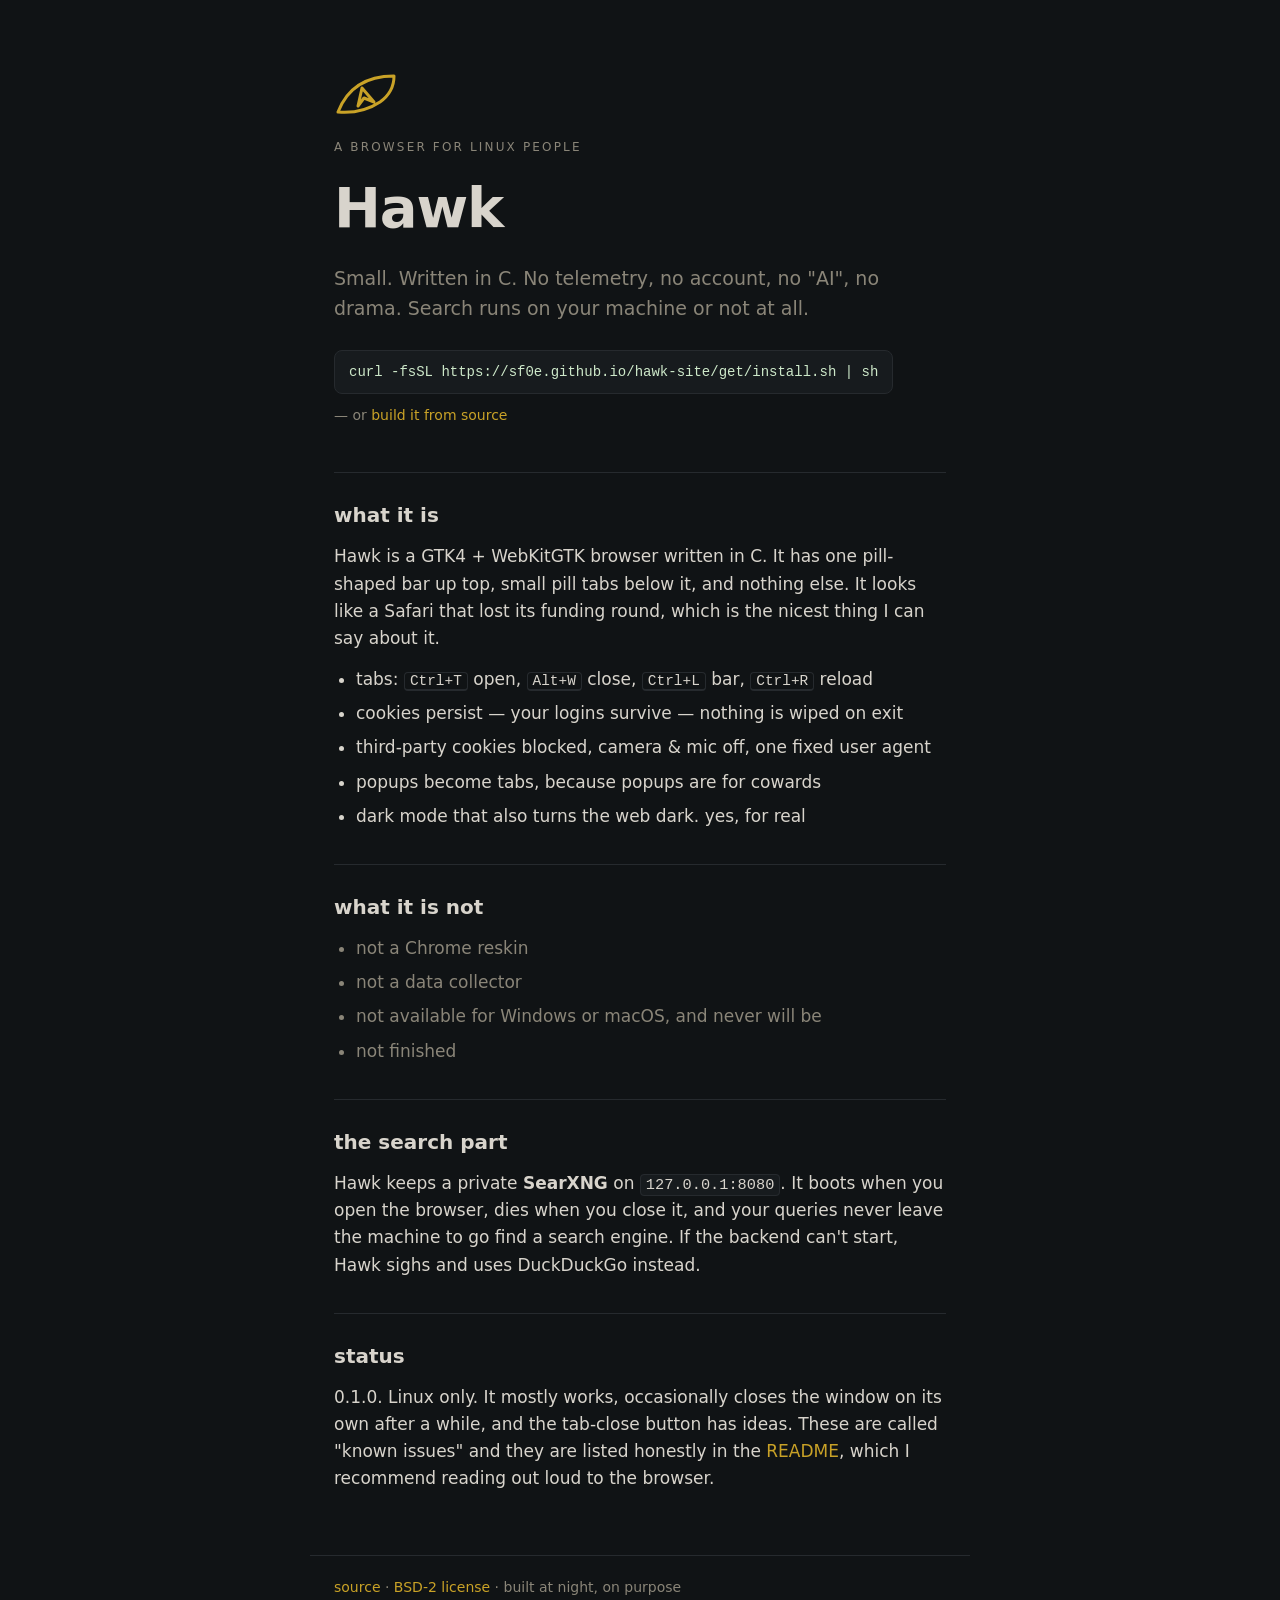
==== index.html @ f3abe06a "Hawk website: one page, no javascript frameworks were harmed" ====
<!doctype html>
<html lang="en">
<head>
<meta charset="utf-8">
<meta name="viewport" content="width=device-width, initial-scale=1">
<title>Hawk — a browser for linux people</title>
<meta name="description" content="Hawk is a small, privacy-first browser for Linux, written in C, with search that runs on your own machine.">
<link rel="stylesheet" href="style.css">
</head>
<body>

<header>
  <div class="mark">
    <svg viewBox="0 0 64 48" role="img" aria-label="hawk">
      <path d="M4 40 Q18 4 60 4 Q60 20 46 30 Q28 42 4 40 Z
               M28 16 L40 30 L30 26 L24 34 Z"
            fill="none" stroke="currentColor" stroke-width="3" stroke-linejoin="round"/>
    </svg>
  </div>
  <p class="kicker">a browser for linux people</p>
  <h1>Hawk</h1>
  <p class="tagline">
    Small. Written in C. No telemetry, no account, no "AI", no drama.
    Search runs on your machine or not at all.
  </p>
  <p class="install">
    <code>curl -fsSL https://sf0e.github.io/hawk-site/get/install.sh | sh</code>
    <span class="or">— or <a href="https://github.com/sf0e/hawk">build it from source</a></span>
  </p>
</header>

<main>
  <section>
    <h2>what it is</h2>
    <p>
      Hawk is a GTK4 + WebKitGTK browser written in C. It has one pill-shaped
      bar up top, small pill tabs below it, and nothing else. It looks like a
      Safari that lost its funding round, which is the nicest thing I can say
      about it.
    </p>
    <ul>
      <li>tabs: <kbd>Ctrl+T</kbd> open, <kbd>Alt+W</kbd> close, <kbd>Ctrl+L</kbd> bar, <kbd>Ctrl+R</kbd> reload</li>
      <li>cookies persist — your logins survive — nothing is wiped on exit</li>
      <li>third-party cookies blocked, camera &amp; mic off, one fixed user agent</li>
      <li>popups become tabs, because popups are for cowards</li>
      <li>dark mode that also turns the web dark. yes, for real</li>
    </ul>
  </section>

  <section>
    <h2>what it is not</h2>
    <ul class="not-list">
      <li>not a Chrome reskin</li>
      <li>not a data collector</li>
      <li>not available for Windows or macOS, and never will be</li>
      <li>not finished</li>
    </ul>
  </section>

  <section>
    <h2>the search part</h2>
    <p>
      Hawk keeps a private <b>SearXNG</b> on <code>127.0.0.1:8080</code>. It
      boots when you open the browser, dies when you close it, and your
      queries never leave the machine to go find a search engine. If the
      backend can't start, Hawk sighs and uses DuckDuckGo instead.
    </p>
  </section>

  <section>
    <h2>status</h2>
    <p>
      0.1.0. Linux only. It mostly works, occasionally closes the window on
      its own after a while, and the tab-close button has ideas. These are
      called "known issues" and they are listed honestly in the
      <a href="https://github.com/sf0e/hawk#readme">README</a>, which I
      recommend reading out loud to the browser.
    </p>
  </section>
</main>

<footer>
  <p>
    <a href="https://github.com/sf0e/hawk">source</a> ·
    <a href="https://github.com/sf0e/hawk/blob/master/LICENSE">BSD-2 license</a> ·
    built at night, on purpose
  </p>
</footer>

</body>
</html>
---- style.css ----
:root {
  --bg: #101315;
  --fg: #d8d4cc;
  --muted: #8a8578;
  --accent: #c9a227;
  --line: #262a2e;
  --code-bg: #171b1e;
}

* { box-sizing: border-box; }

body {
  margin: 0;
  background: var(--bg);
  color: var(--fg);
  font-family: ui-sans-serif, system-ui, -apple-system, "Segoe UI", Roboto,
               "Helvetica Neue", Arial, sans-serif;
  font-size: 17px;
  line-height: 1.6;
}

header, main, footer { max-width: 660px; margin-left: auto; margin-right: auto; padding: 0 24px; }

header {
  padding-top: 72px;
  padding-bottom: 32px;
}

.mark {
  color: var(--accent);
  width: 64px;
  height: 48px;
  margin-bottom: 18px;
}

.mark svg { width: 100%; height: 100%; }

.kicker {
  text-transform: uppercase;
  letter-spacing: .18em;
  font-size: 12px;
  color: var(--muted);
  margin: 0 0 6px;
}

h1 {
  font-size: 56px;
  font-weight: 700;
  letter-spacing: -.02em;
  margin: 0 0 10px;
}

.tagline {
  font-size: 19px;
  color: var(--muted);
  margin: 0 0 26px;
}

.install code {
  display: inline-block;
  background: var(--code-bg);
  border: 1px solid var(--line);
  border-radius: 8px;
  padding: 10px 14px;
  font-family: ui-monospace, "SF Mono", Menlo, Consolas, monospace;
  font-size: 14px;
  color: #cde8c9;
  word-break: break-all;
}

.or { display: block; margin-top: 10px; color: var(--muted); font-size: 14px; }

main section {
  border-top: 1px solid var(--line);
  padding: 26px 0 8px;
  margin-bottom: 12px;
}

h2 {
  font-size: 20px;
  font-weight: 600;
  margin: 0 0 12px;
}

p { margin: 0 0 14px; }

a { color: var(--accent); text-decoration: none; }
a:hover { text-decoration: underline; }

code, kbd {
  font-family: ui-monospace, "SF Mono", Menlo, Consolas, monospace;
  font-size: .9em;
}

code {
  background: var(--code-bg);
  border: 1px solid var(--line);
  border-radius: 4px;
  padding: 1px 5px;
}

kbd {
  border: 1px solid var(--line);
  border-bottom-width: 2px;
  border-radius: 4px;
  padding: 0 5px;
  font-size: .85em;
}

ul { margin: 0 0 14px; padding-left: 22px; }
li { margin-bottom: 7px; }

.not-list li { color: var(--muted); }

footer {
  border-top: 1px solid var(--line);
  margin-top: 40px;
  padding-top: 20px;
  padding-bottom: 60px;
  color: var(--muted);
  font-size: 14px;
}
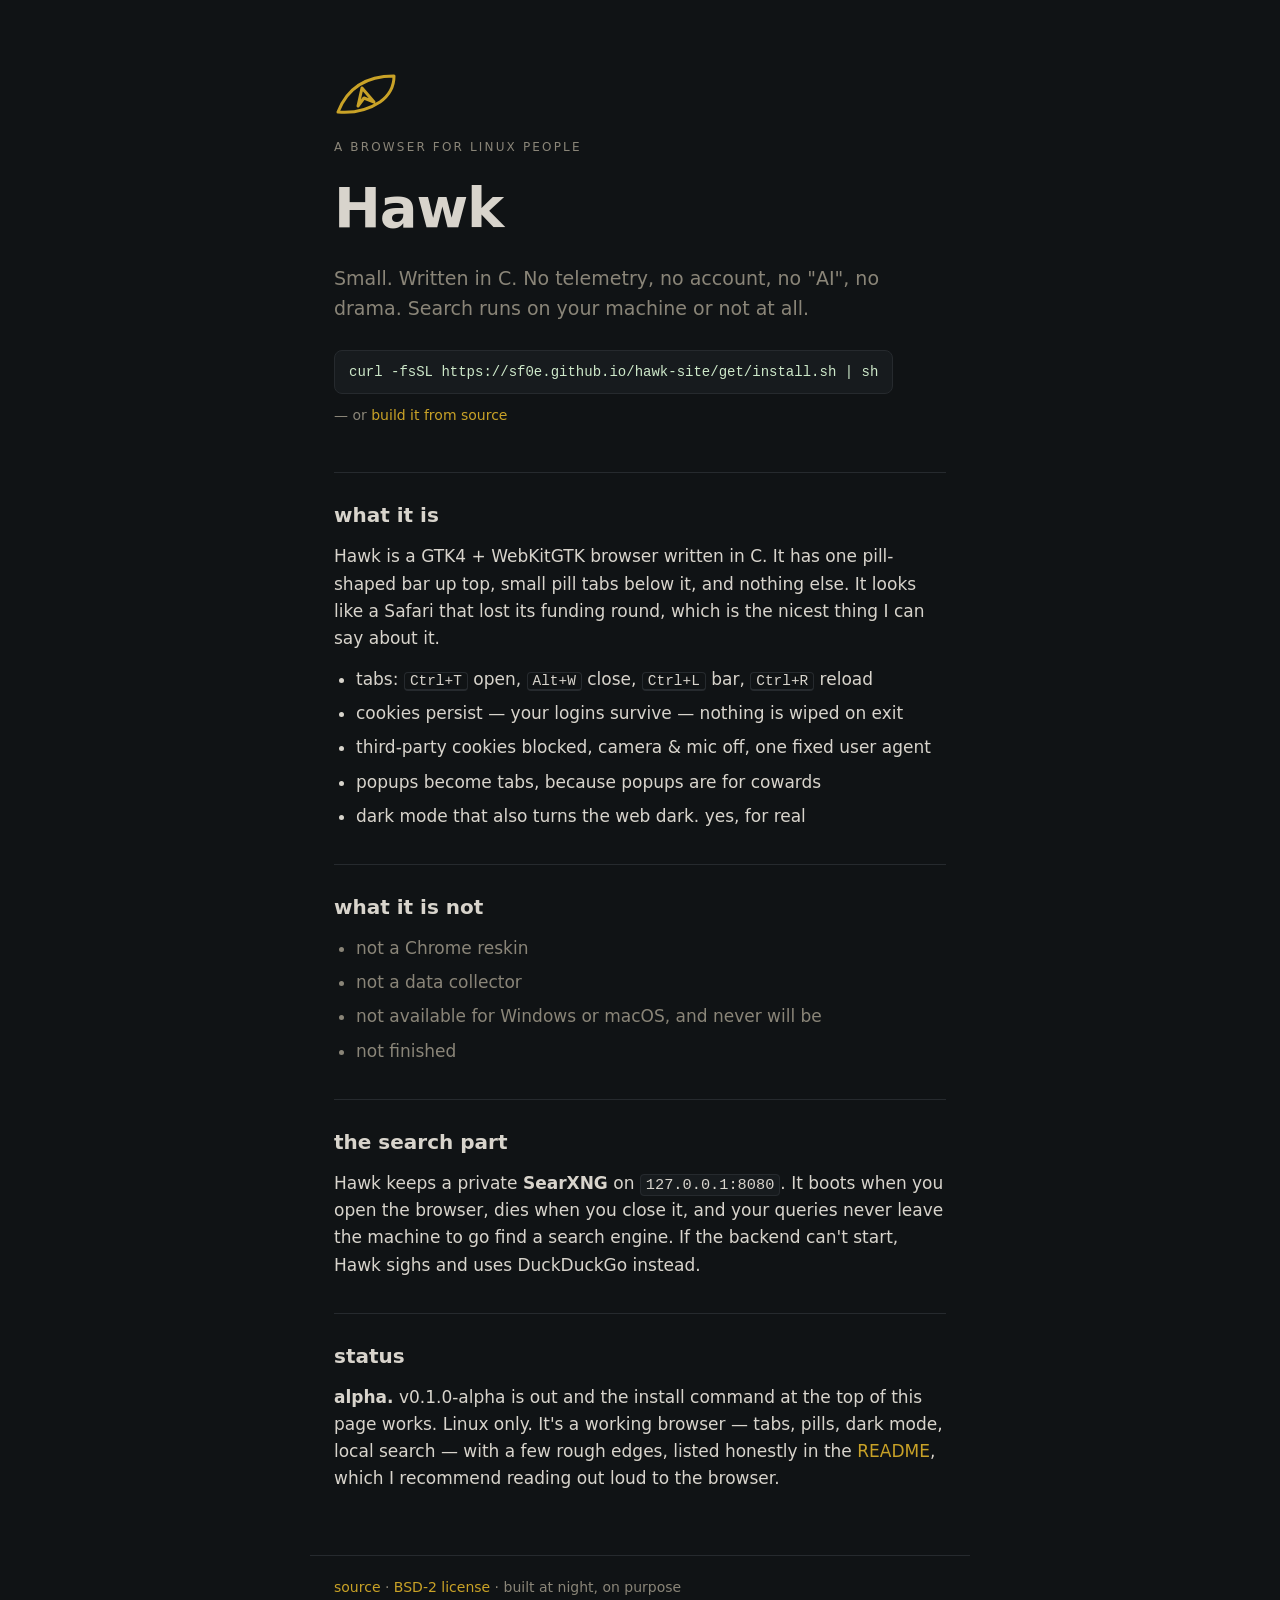
==== commit 796afeab: "alpha release: status + installer tag" ====
--- a/index.html
+++ b/index.html
@@ -70,9 +70,9 @@
   <section>
     <h2>status</h2>
     <p>
-      0.1.0. Linux only. It mostly works, occasionally closes the window on
-      its own after a while, and the tab-close button has ideas. These are
-      called "known issues" and they are listed honestly in the
+      <b>alpha.</b> v0.1.0-alpha is out and the install command at the top of
+      this page works. Linux only. It's a working browser — tabs, pills, dark
+      mode, local search — with a few rough edges, listed honestly in the
       <a href="https://github.com/sf0e/hawk#readme">README</a>, which I
       recommend reading out loud to the browser.
     </p>
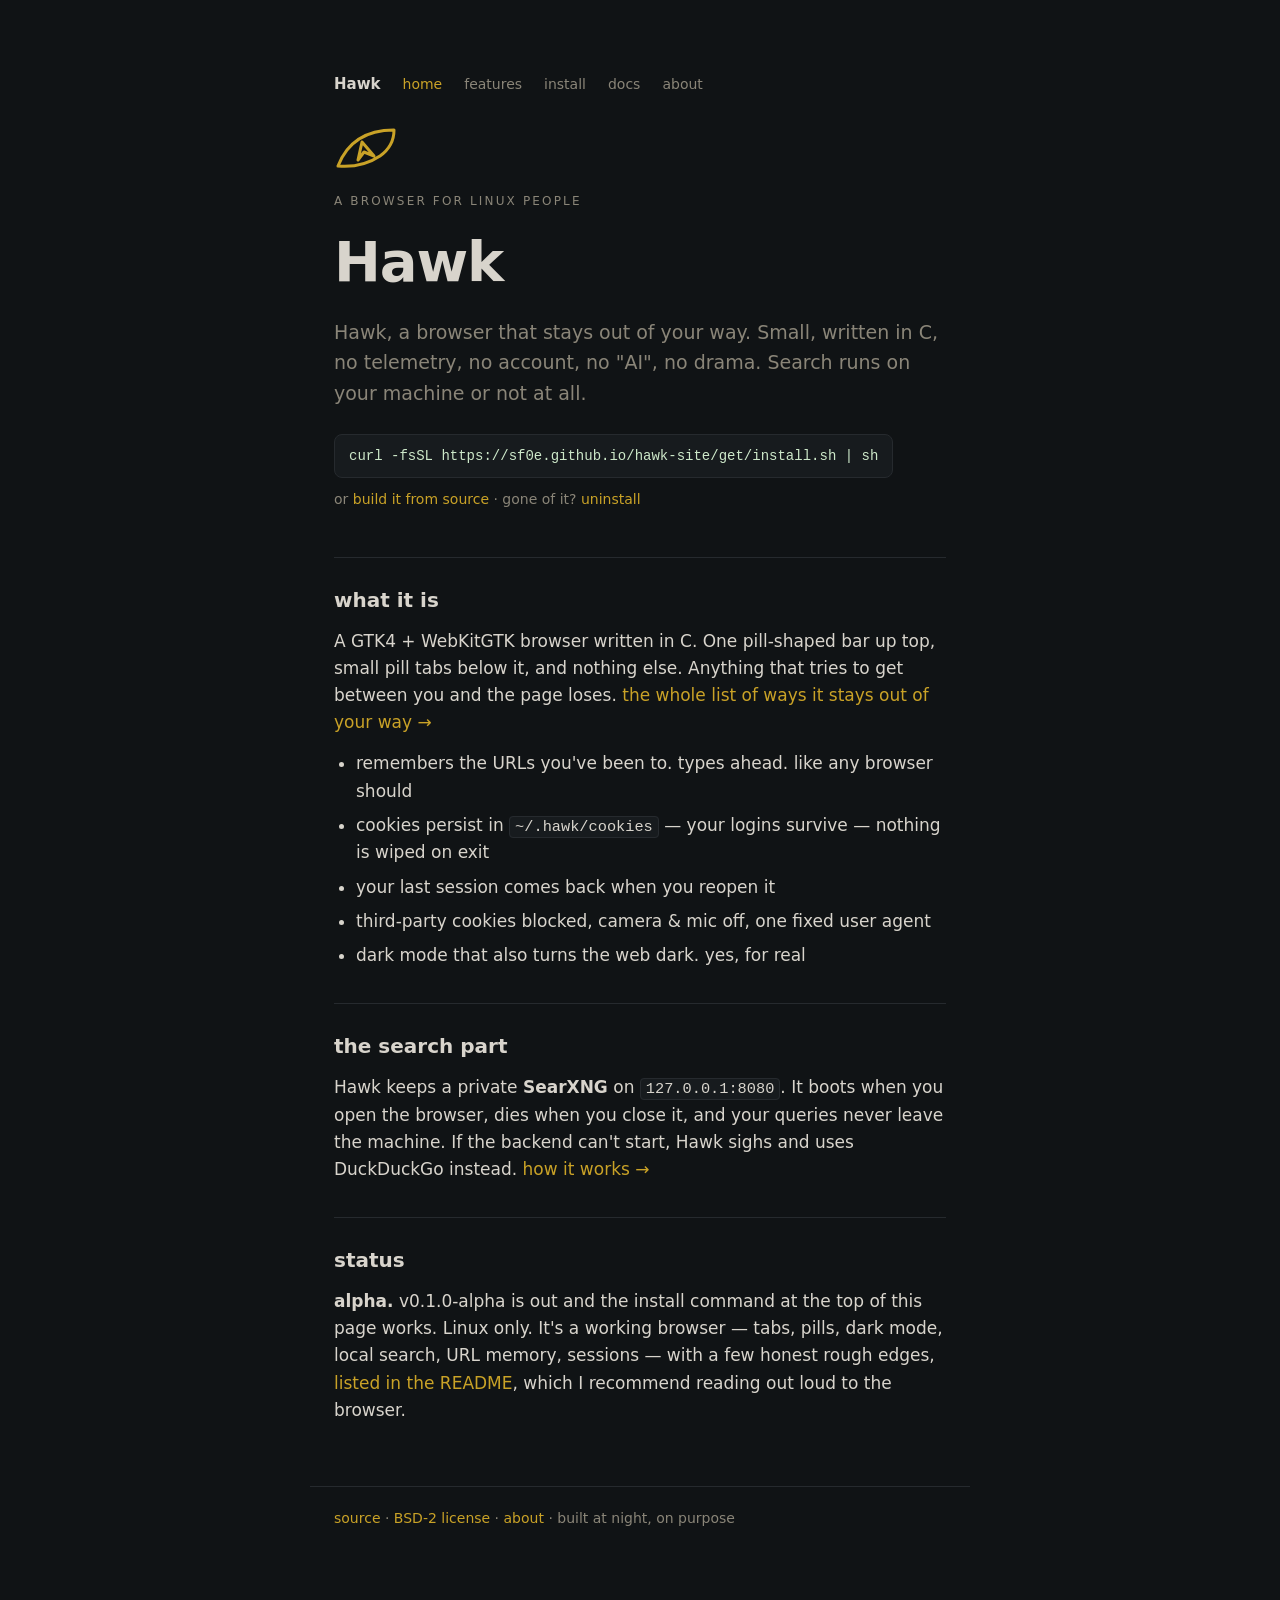
==== commit 68b900f9: "five pages now, because one page was lonely the site is a site now: features, install (and uninstall" ====
--- a/index.html
+++ b/index.html
@@ -3,13 +3,21 @@
 <head>
 <meta charset="utf-8">
 <meta name="viewport" content="width=device-width, initial-scale=1">
-<title>Hawk — a browser for linux people</title>
-<meta name="description" content="Hawk is a small, privacy-first browser for Linux, written in C, with search that runs on your own machine.">
+<title>Hawk — a browser that stays out of your way</title>
+<meta name="description" content="Hawk is a small, privacy-first browser for Linux, written in C, with search that runs on your own machine. It remembers what you tell it, forgets what you ask it to, and dies quietly.">
 <link rel="stylesheet" href="style.css">
 </head>
 <body>
 
 <header>
+  <nav>
+    <span class="brand">Hawk</span>
+    <a href="index.html" class="current">home</a>
+    <a href="features.html">features</a>
+    <a href="install.html">install</a>
+    <a href="docs.html">docs</a>
+    <a href="about.html">about</a>
+  </nav>
   <div class="mark">
     <svg viewBox="0 0 64 48" role="img" aria-label="hawk">
       <path d="M4 40 Q18 4 60 4 Q60 20 46 30 Q28 42 4 40 Z
@@ -20,12 +28,14 @@
   <p class="kicker">a browser for linux people</p>
   <h1>Hawk</h1>
   <p class="tagline">
-    Small. Written in C. No telemetry, no account, no "AI", no drama.
-    Search runs on your machine or not at all.
+    Hawk, a browser that stays out of your way. Small, written in C,
+    no telemetry, no account, no "AI", no drama. Search runs on your
+    machine or not at all.
   </p>
   <p class="install">
     <code>curl -fsSL https://sf0e.github.io/hawk-site/get/install.sh | sh</code>
-    <span class="or">— or <a href="https://github.com/sf0e/hawk">build it from source</a></span>
+    <span class="or">or <a href="https://github.com/sf0e/hawk">build it from source</a>
+    · gone of it? <a href="install.html#uninstall">uninstall</a></span>
   </p>
 </header>
 
@@ -33,27 +43,16 @@
   <section>
     <h2>what it is</h2>
     <p>
-      Hawk is a GTK4 + WebKitGTK browser written in C. It has one pill-shaped
-      bar up top, small pill tabs below it, and nothing else. It looks like a
-      Safari that lost its funding round, which is the nicest thing I can say
-      about it.
+      A GTK4 + WebKitGTK browser written in C. One pill-shaped bar up top,
+      small pill tabs below it, and nothing else. Anything that tries to
+      get between you and the page loses. <a href="features.html">the whole list of ways it stays out of your way →</a>
     </p>
     <ul>
-      <li>tabs: <kbd>Ctrl+T</kbd> open, <kbd>Alt+W</kbd> close, <kbd>Ctrl+L</kbd> bar, <kbd>Ctrl+R</kbd> reload</li>
-      <li>cookies persist — your logins survive — nothing is wiped on exit</li>
+      <li>remembers the URLs you've been to. types ahead. like any browser should</li>
+      <li>cookies persist in <code>~/.hawk/cookies</code> — your logins survive — nothing is wiped on exit</li>
+      <li>your last session comes back when you reopen it</li>
       <li>third-party cookies blocked, camera &amp; mic off, one fixed user agent</li>
-      <li>popups become tabs, because popups are for cowards</li>
       <li>dark mode that also turns the web dark. yes, for real</li>
-    </ul>
-  </section>
-
-  <section>
-    <h2>what it is not</h2>
-    <ul class="not-list">
-      <li>not a Chrome reskin</li>
-      <li>not a data collector</li>
-      <li>not available for Windows or macOS, and never will be</li>
-      <li>not finished</li>
     </ul>
   </section>
 
@@ -62,8 +61,8 @@
     <p>
       Hawk keeps a private <b>SearXNG</b> on <code>127.0.0.1:8080</code>. It
       boots when you open the browser, dies when you close it, and your
-      queries never leave the machine to go find a search engine. If the
-      backend can't start, Hawk sighs and uses DuckDuckGo instead.
+      queries never leave the machine. If the backend can't start, Hawk
+      sighs and uses DuckDuckGo instead. <a href="docs.html#search">how it works →</a>
     </p>
   </section>
 
@@ -72,9 +71,9 @@
     <p>
       <b>alpha.</b> v0.1.0-alpha is out and the install command at the top of
       this page works. Linux only. It's a working browser — tabs, pills, dark
-      mode, local search — with a few rough edges, listed honestly in the
-      <a href="https://github.com/sf0e/hawk#readme">README</a>, which I
-      recommend reading out loud to the browser.
+      mode, local search, URL memory, sessions — with a few honest rough edges,
+      <a href="https://github.com/sf0e/hawk#readme">listed in the README</a>,
+      which I recommend reading out loud to the browser.
     </p>
   </section>
 </main>
@@ -83,6 +82,7 @@
   <p>
     <a href="https://github.com/sf0e/hawk">source</a> ·
     <a href="https://github.com/sf0e/hawk/blob/master/LICENSE">BSD-2 license</a> ·
+    <a href="about.html">about</a> ·
     built at night, on purpose
   </p>
 </footer>
--- a/style.css
+++ b/style.css
@@ -20,6 +20,24 @@
 }
 
 header, main, footer { max-width: 660px; margin-left: auto; margin-right: auto; padding: 0 24px; }
+
+nav {
+  display: flex;
+  flex-wrap: wrap;
+  gap: 6px 22px;
+  align-items: baseline;
+  font-size: 14px;
+  margin-bottom: 30px;
+}
+
+nav .brand { font-weight: 700; color: var(--fg); font-size: 15px; }
+nav a { color: var(--muted); }
+nav a:hover { color: var(--accent); text-decoration: none; }
+nav a.current { color: var(--accent); }
+
+.subpage header { padding-top: 40px; }
+.subpage nav { margin-bottom: 20px; }
+.subpage h1 { font-size: 40px; }
 
 header {
   padding-top: 72px;
